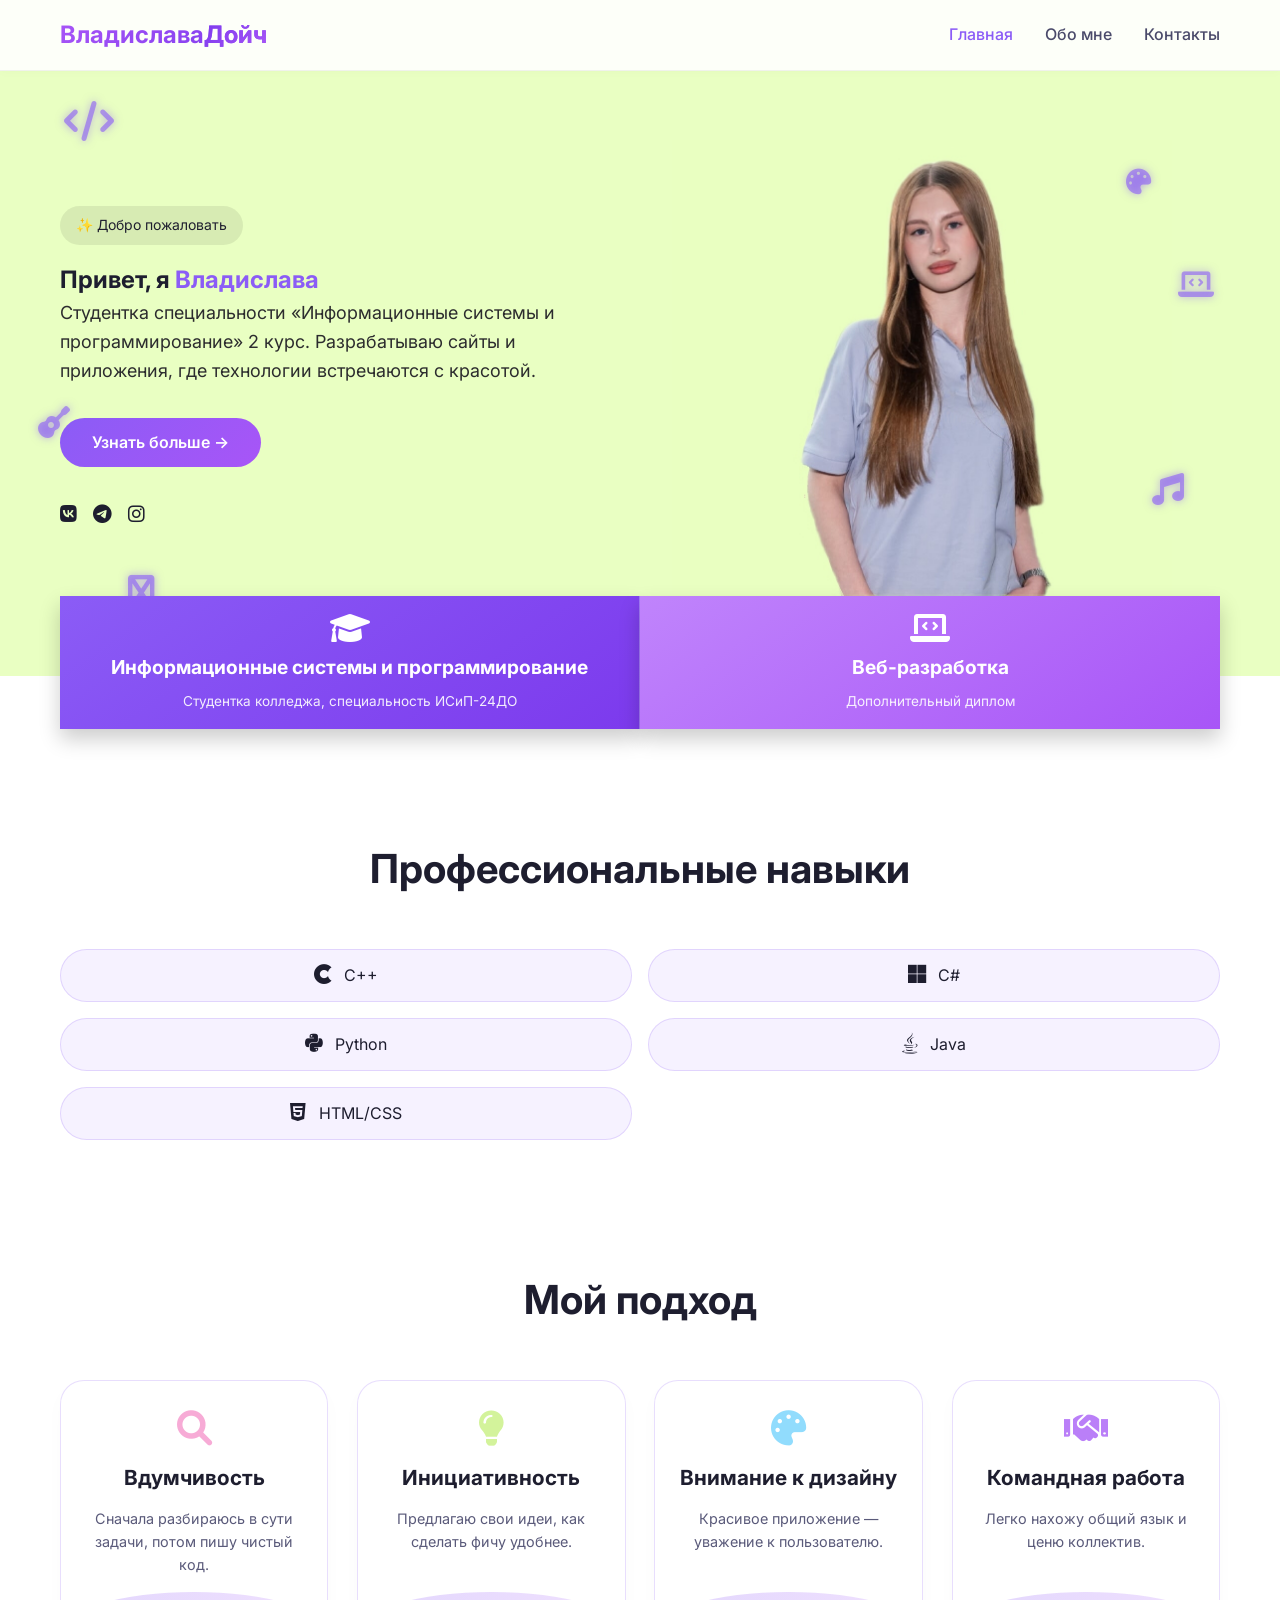
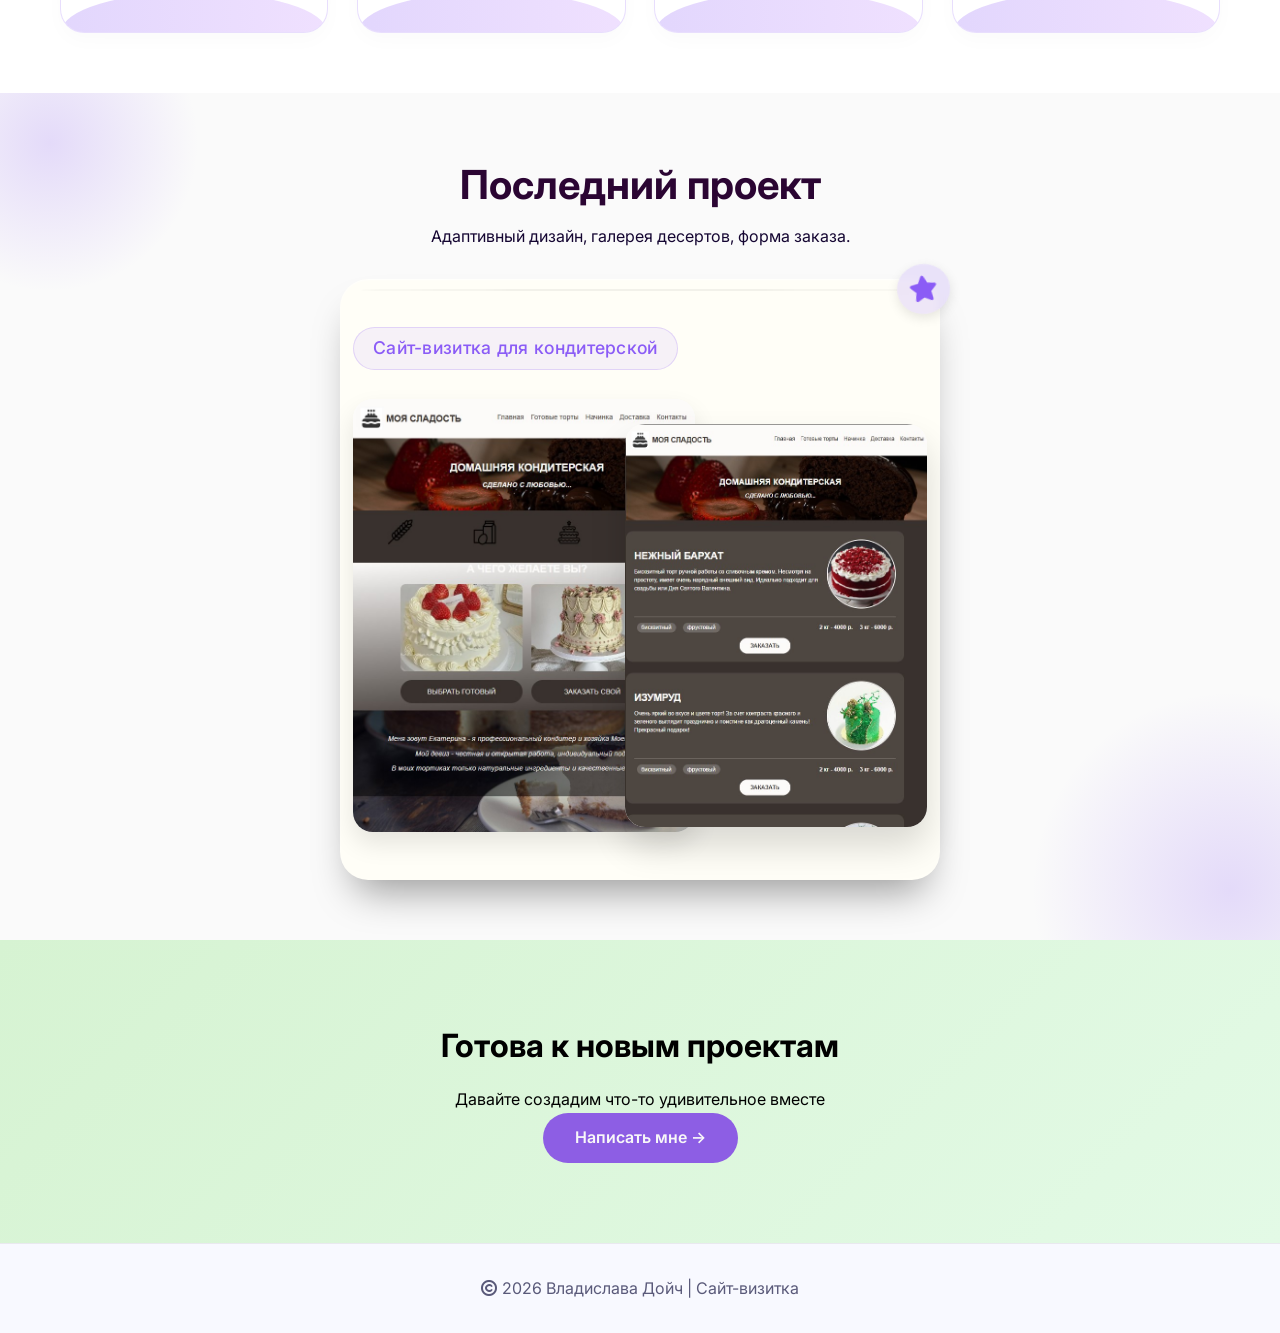
==== index.html @ d545d53d "Add files via upload Добавлена все папки сайта" ====
<!DOCTYPE html>
<html lang="ru">
<head>
    <meta charset="UTF-8">
    <meta name="viewport" content="width=device-width, initial-scale=1.0">
    <title>Владислава Дойч | Сайт-визитка</title>
    <link rel="stylesheet" href="css/style.css">
    <link href="https://fonts.googleapis.com/css2?family=Inter:opsz,wght@14..32,300;400;500;600;700;800&display=swap" rel="stylesheet">
    <link rel="stylesheet" href="https://cdnjs.cloudflare.com/ajax/libs/font-awesome/6.0.0-beta3/css/all.min.css">
</head>
<body>
    <nav class="navbar">
        <div class="nav-container">
            <a href="index.html" class="logo">Владислава<span>Дойч</span></a>
            <ul class="nav-menu">
                <li><a href="index.html" class="active">Главная</a></li>
                <li><a href="about.html">Обо мне</a></li>
                <li><a href="contact.html">Контакты</a></li>
            </ul>
            <div class="hamburger">
                <span></span>
                <span></span>
                <span></span>
            </div>
        </div>
    </nav>

    <main>
        <!-- ГЛАВНЫЙ ЭКРАН (HERO) -->
        <section class="hero">
            <div class="hero-container">
                <div class="hero-content">
                    <div class="hero-text">
                        <span class="badge">✨ Добро пожаловать</span>
                        <h1>Привет, я <span class="highlight">Владислава</span></h1>
                        <p>Студентка специальности «Информационные системы и программирование» 2 курс. Разрабатываю сайты и приложения, где технологии встречаются с красотой.</p>
                        <a href="about.html" class="btn-primary">Узнать больше →</a>
                        <div class="social-links">
                            <a href="#"><i class="fab fa-vk"></i></a>
                            <a href="#"><i class="fab fa-telegram"></i></a>
                            <a href="#"><i class="fab fa-instagram"></i></a>
                        </div>
                    </div>
                    <div class="hero-image">
                        <div class="image-wrapper">
                            <img src="images/my-photo.jpg" alt="Владислава Дойч">
                        </div>
                    </div>
                </div>
            </div>
            <div class="hero-icons">
                <i class="fas fa-code floating-icon"></i>
                <i class="fas fa-music floating-icon"></i>
                <i class="fas fa-laptop-code floating-icon"></i>
                 <i class="fas fa-cuttlefish floating-icon"></i>
                 <i class="fas fa-palette floating-icon"></i>
                 <i class="fas fa-guitar floating-icon"></i>
                 </div>
        </section>

        <!-- ФИОЛЕТОВЫЙ БЛОК: ОБРАЗОВАНИЕ (перенесено из about) -->
        <section class="education-section">
            <div class="container">
                <div class="education-cards">
                    <div class="education-card">
                        <i class="fas fa-graduation-cap"></i>
                        <h3>Информационные системы и программирование</h3>
                        <p>Студентка колледжа, специальность ИСиП-24ДО</p>
                    </div>
                    <div class="education-card">
                        <i class="fas fa-laptop-code"></i>
                        <h3>Веб-разработка</h3>
                        <p>Дополнительный диплом  </p>
                    </div>
                </div>
            </div>
        </section>

        <!-- ЧТО Я УМЕЮ (навыки) -->
        <section class="skills">
            <div class="container">
                <div class="section-header">
                    
                    <h2>Профессиональные навыки</h2>
                </div>
                <div class="skills-grid">
                    <div class="skill-card"><i class="fab fa-cuttlefish"></i>C++</div>
                    <div class="skill-card"><i class="fab fa-microsoft"></i>C#</div>
                    <div class="skill-card"><i class="fab fa-python"></i>Python</div>
                    <div class="skill-card"><i class="fab fa-java"></i>Java</div>
                    <div class="skill-card"><i class="fab fa-html5"></i>HTML/CSS</div>
                    
                    
                </div>
            </div>
        </section>

        <!-- МОЙ ПОДХОД -->
        <section class="approach">
            <div class="container">
                <div class="section-header">
                    
                    <h2>Мой подход</h2>
                </div>
                <div class="approach-grid">
                    <div class="approach-card">
                        <i class="fas fa-search"></i>
                        <h3>Вдумчивость</h3>
                        <p>Сначала разбираюсь в сути задачи, потом пишу чистый код.</p>
                    </div>
                    <div class="approach-card">
                        <i class="fas fa-lightbulb"></i>
                        <h3>Инициативность</h3>
                        <p>Предлагаю свои идеи, как сделать фичу удобнее.</p>
                    </div>
                    <div class="approach-card">
                        <i class="fas fa-palette"></i>
                        <h3>Внимание к дизайну</h3>
                        <p>Красивое приложение — уважение к пользователю.</p>
                    </div>
                    <div class="approach-card">
                        <i class="fas fa-handshake"></i>
                        <h3>Командная работа</h3>
                        <p>Легко нахожу общий язык и ценю коллектив.</p>
                    </div>
                </div>
            </div>
        </section>

       <section class="latest-project">
        <div class="container">
            <div class="section-header">   
                <h2>Последний проект</h2>
                <p class="project-brief">Адаптивный дизайн, галерея десертов, форма заказа.</p>
            </div>

          <div class="paper-card">
            <div class="card-icon">
                <i class="fas fa-star"></i>
            </div>
            <div class="project-description">
                 Сайт-визитка для кондитерской
            </div>
            <div class="project-stack">
                <div class="stack-item stack-back">
                    <img src="images/cake-site-2.jpg" alt="Главная страница">
                </div>
                <div class="stack-item stack-front">
                    <img src="images/cake-site-1.jpg" alt="Мобильная версия">
                </div>
            </div>
           </div>
        </div>
    </section> 

        <!-- ПРИЗЫВ К ДЕЙСТВИЮ -->
        <section class="cta">
            <div class="container">
                <h2>Готова к новым проектам</h2>
                <p>Давайте создадим что-то удивительное вместе</p>
                <a href="contact.html" class="btn-primary">Написать мне →</a>
            </div>
        </section>
    </main>

    <footer>
        <div class="container">
            <p><i class="far fa-copyright"></i> 2026 Владислава Дойч | Сайт-визитка</p>
        </div>
    </footer>

    <script src="js/script.js"></script>
</body>
</html>
---- css/style.css ----
* {
    margin: 0;
    padding: 0;
    box-sizing: border-box;
}

body {
    font-family: 'Inter', sans-serif;
    background: #ffffff;
    color: #1e1e2f;
    line-height: 1.6;
    min-height: 100vh;
}

.container {
    max-width: 1200px;
    margin: 0 auto;
    padding: 0 20px;
}

/* ========== НАВИГАЦИЯ (стеклянная, светлая) ========== */
.navbar {
    position: fixed;
    top: 0;
    width: 100%;
    background: rgba(255, 255, 255, 0.9);
    backdrop-filter: blur(12px);
    z-index: 1000;
    border-bottom: 1px solid rgba(0, 0, 0, 0.05);
    box-shadow: 0 2px 10px rgba(0, 0, 0, 0.02);
}
.nav-container {
    max-width: 1200px;
    margin: 0 auto;
    padding: 1rem 20px;
    display: flex;
    justify-content: space-between;
    align-items: center;
}
.logo {
    font-size: 1.5rem;
    font-weight: 700;
    text-decoration: none;
    background: linear-gradient(135deg, #a855f7, #7c3aed);
    background-clip: text;
    -webkit-background-clip: text;
    color: transparent;
}
.logo span {
    background: linear-gradient(135deg, #7c3aed, #a855f7);
    background-clip: text;
    -webkit-background-clip: text;
    color: transparent;
}
.nav-menu {
    display: flex;
    list-style: none;
    gap: 2rem;
}
.nav-menu a {
    text-decoration: none;
    color: #4a4a6a;
    font-weight: 500;
    transition: 0.3s;
}
.nav-menu a:hover, .nav-menu a.active {
    color: #8b5cf6;
}
.hamburger {
    display: none;
    flex-direction: column;
    cursor: pointer;
}
.hamburger span {
    width: 25px;
    height: 3px;
    background: #4a4a6a;
    margin: 3px 0;
    transition: 0.3s;
}

/* ========== ГЛАВНЫЙ ЭКРАН (светло-зелёный фон) ========== */
.hero {
    padding: 140px 0 80px; /* увеличил нижний отступ, чтобы освободить место для карточек */
    background: #e9ffc2;
    position: relative;
    z-index: 1;
}
.hero-container {
    max-width: 1200px;
    margin: 0 auto;
    padding: 0 20px;
}
.hero-content {
    display: grid;
    grid-template-columns: 1fr 1fr;
    gap: 4rem;
    align-items: center;
}
.badge {
    background: rgba(0, 0, 0, 0.08);
    color: #1e1e2f;
    padding: 0.5rem 1rem;
    border-radius: 50px;
    font-size: 0.875rem;
    display: inline-block;
    margin-bottom: 1rem;
}
.hero-text h1 {
    animation: fadeSlideDown 0.8s ease-out forwards;
    opacity: 0;
    transform: translateY(-30px); /* старт выше */
}
@keyframes fadeSlideDown {
    to {
        opacity: 1;
        transform: translateY(0);
    }
}
.highlight {
    color: #8b5cf6;
}
.hero-text p {
    font-size: 1.125rem;
    color: #2c2c2e;
    margin-bottom: 2rem;
}
.btn-primary {
    display: inline-block;
    padding: 0.75rem 2rem;
    background: linear-gradient(135deg, #8b5cf6, #a855f7);
    color: #fff;
    text-decoration: none;
    border-radius: 50px;
    font-weight: 600;
    transition: 0.3s;
    margin-bottom: 2rem;
}
.btn-primary:hover {
    transform: translateY(-3px);
    box-shadow: 0 8px 20px rgba(139, 92, 246, 0.3);
}
.social-links {
    display: flex;
    gap: 1rem;
}
.social-links a {
    color: #1e1e2f;
    font-size: 1.2rem;
    transition: 0.3s;
}
.social-links a:hover {
    color: #8b5cf6;
    transform: translateY(-3px);
}
/* Фото — прямоугольное, без обводки, без скругления */
.image-wrapper {
    width: 100%;
    max-width: 500px;
    margin: 0;
}
.image-wrapper img {
    width: 100%;
    height: auto;
    display: block;
}

/* ========== БЛОК ОБРАЗОВАНИЯ — ПОЛОВИНА НА ЗЕЛЁНОМ, ПОЛОВИНА НА БЕЛОМ ========== */
.education-section {
    background: transparent; /* убираем белый фон у самого блока */
    padding: 0;
    position: relative;
    z-index: 2;
    margin-top: -80px; /* поднимаем весь блок вверх */
}

.education-cards {
    display: flex;
    justify-content: center;
    gap: 0;
    flex-wrap: wrap;
    position: relative;
    z-index: 10;
}

.education-card {
    flex: 1;
    max-width: 50%;
    border-radius: 0;
    padding: 1rem 1.2rem;
    text-align: center;
    transition: 0.3s;
    color: #fff;
    box-shadow: 0 10px 20px rgba(0, 0, 0, 0.2);
    border-right: 1px solid rgba(255, 255, 255, 0.2);
    background: linear-gradient(145deg, #8b5cf6, #7c3aed);
}

.education-card:first-child {
    background: linear-gradient(145deg, #8b5cf6, #7c3aed);
}

.education-card:last-child {
    background: linear-gradient(145deg, #c084fc, #a855f7);
    border-right: none;
}

.education-card i {
    font-size: 2rem;
    margin-bottom: 0.5rem;
}

.education-card h3 {
    font-size: 1.2rem;
    margin-bottom: 0.5rem;
}

.education-card p {
    font-size: 0.85rem;
    opacity: 0.9;
}

.education-card:hover {
    transform: translateY(-5px);
    box-shadow: 0 20px 30px rgba(0, 0, 0, 0.3);
}

/* Добавляем отступ, чтобы следующий контент не наезжал на карточки */
.skills {
    margin-top: 40px;
}
/* ========== ОБЩИЕ СЕКЦИИ (белый фон) ========== */
.skills, .approach, .achievements {
    padding: 60px 0;
    background: #ffffff;
}
.section-header {
    text-align: center;
    margin-bottom: 3rem;
}
.subtitle {
    color: #8b5cf6;
    font-size: 0.875rem;
    text-transform: uppercase;
    letter-spacing: 2px;
}
.section-header h2 {
    font-size: 2.5rem;
    margin: 0.5rem 0;
    color: #1e1e2f;
}
.section-header p {
    color: #5a5a7a;
}

/* ========== НАВЫКИ ========== */
.skills-grid {
    display: grid;
    grid-template-columns: repeat(2, 1fr);
    gap: 1rem;
    margin-top: 2rem;
}
.skill-card {
    background: rgba(139, 92, 246, 0.08);
    backdrop-filter: blur(4px);
    border-radius: 60px;
    padding: 0.8rem 1rem;
    display: flex;
    align-items: center;
    justify-content: center;
    gap: 0.8rem;
    transition: all 0.3s ease;
    border: 1px solid rgba(139, 92, 246, 0.2);
    color: #1e1e2f;
}
.skill-card i {
    font-size: 1.3rem;
}
.skill-card:hover {
    background: rgba(139, 92, 246, 0.15);
    transform: translateY(-3px);
    border-color: #8b5cf6;
}
@media (max-width: 768px) {
    .skills-grid {
        grid-template-columns: 1fr;
    }
}

/* ========== ПОДХОД К РАБОТЕ ========== */
.approach-grid {
    display: grid;
    grid-template-columns: repeat(auto-fit, minmax(250px, 1fr));
    gap: 1.8rem;
    margin-top: 2rem;
}
.approach-card {
    background: rgba(255, 255, 255, 0.9);
    backdrop-filter: blur(8px);
    border-radius: 1.5rem;
    padding: 1.8rem 1.5rem 2.5rem;
    text-align: center;
    transition: 0.3s;
    border: 1px solid rgba(139, 92, 246, 0.2);
    position: relative;
    overflow: hidden;
    box-shadow: 0 8px 20px rgba(0, 0, 0, 0.02);
}
.approach-card i {
    font-size: 2.2rem;
    color: #e9ffc2;
    margin-bottom: 1rem;
    display: inline-block;
}
.approach-card:nth-child(1) i {
    color: hsl(326, 83%, 82%);; /* розовый */
}
/* Вторая иконка (Инициативность) */
.approach-card:nth-child(2) i {
    color: hsl(82, 78%, 78%); /* салатовый */
}
/* Третья иконка (Внимание к дизайну) */
.approach-card:nth-child(3) i {
    color: hsl(198, 96%, 78%); /* голубой */
}
/* Четвёртая иконка (Командная работа) */
.approach-card:nth-child(4) i {
    color: lab(63.17% 40.93 -52.5); /* оранжевый */
}
.approach-card h3 {
    font-size: 1.3rem;
    margin-bottom: 0.75rem;
    color: #1e1e2f;
}
.approach-card p {
    font-size: 0.9rem;
    color: #5a5a7a;
    margin-bottom: 1rem;
}
/* Полукруг внизу карточки */
.approach-card::after {
    content: '';
    position: absolute;
    bottom: 0;
    left: 0;
    width: 100%;
    height: 40px;
    background: linear-gradient(90deg, #8b5cf6, #c084fc);
    border-radius: 50% 50% 0 0 / 100% 100% 0 0;
    opacity: 0.25;
    transition: 0.3s;
}
.approach-card:hover::after {
    opacity: 0.4;
    height: 50px;
}
.approach-card:hover {
    transform: translateY(-5px);
    box-shadow: 0 15px 25px -8px rgba(139, 92, 246, 0.2);
}

/* ========== ДОСТИЖЕНИЯ ========== */
.achievements-grid {
    display: grid;
    grid-template-columns: repeat(auto-fit, minmax(200px, 1fr));
    gap: 2rem;
    text-align: center;
}
.achievement-card {
    background: #f8f9ff;
    border-radius: 1.5rem;
    padding: 1.5rem;
    transition: 0.3s;
    border: 1px solid #e9e9ef;
}
.achievement-card i {
    font-size: 2rem;
    color: #8b5cf6;
    margin-bottom: 0.75rem;
}
.achievement-card h3 {
    font-size: 1.3rem;
    margin-bottom: 0.25rem;
    color: #1e1e2f;
}
.achievement-card p {
    color: #5a5a7a;
}
.achievement-card:hover {
    transform: translateY(-5px);
    border-color: #8b5cf6;
    box-shadow: 0 8px 20px rgba(0, 0, 0, 0.05);
}

/* ========== CTA (призыв) ========== */
.cta {
    padding: 80px 0;
    text-align: center;
    background: linear-gradient(135deg, #d6f3d2, #e3fae6);
    color: #000000;
}
.cta h2 {
    font-size: 2rem;
    margin-bottom: 1rem;
}
.cta .btn-primary {
    background: #8d5ee4;
    color: #f8f8f8;
    margin-bottom: 0;
}
.cta .btn-primary:hover {
    transform: translateY(-3px);
    background: #f0f0ff;
}

/* ========== ФУТЕР ========== */
footer {
    background: #f8f9ff;
    padding: 2rem 0;
    text-align: center;
    color: #5a5a7a;
    border-top: 1px solid #e9e9ef;
}

/* ========== АДАПТИВНОСТЬ ========== */
@media (max-width: 768px) {
    .hamburger {
        display: flex;
    }
    .nav-menu {
        position: fixed;
        left: -100%;
        top: 70px;
        flex-direction: column;
        background: rgba(255, 255, 255, 0.98);
        width: 100%;
        text-align: center;
        transition: 0.3s;
        padding: 2rem 0;
        gap: 1.5rem;
        box-shadow: 0 10px 20px rgba(0, 0, 0, 0.05);
    }
    .nav-menu.active {
        left: 0;
    }
    .hero-content {
        grid-template-columns: 1fr;
        gap: 2rem;
        text-align: center;
    }
    .hero-text h1 {
        font-size: 2rem;
    }
    .image-wrapper {
        max-width: 280px;
    }
    .section-header h2 {
        font-size: 1.75rem;
    }
    .education-cards {
        margin-top: -20px;
        gap: 1rem;
    }
    .education-card {
        width: 100%;
        max-width: 100%;
        border-right: none;
        border-radius: 0;
    }
}
/* ========== ДЕКОРАТИВНЫЕ ИКОНКИ НА ЗЕЛЁНОМ ФОНЕ ========== */
.hero {
    position: relative;
    overflow: hidden;
}
.hero-icons {
    position: absolute;
    top: 0;
    left: 0;
    width: 100%;
    height: 100%;
    pointer-events: none; /* чтобы иконки не мешали кликать */
    z-index: 1;
}
.floating-icon {
    position: absolute;
    font-size: 2rem;
    color: rgba(139, 92, 246, 0.6); /* фиолетовые, полупрозрачные */
    animation: float 8s ease-in-out infinite;
    text-shadow: 0 0 8px rgba(139, 92, 246, 0.5);
}
.floating-icon:nth-child(1) { top: 15%; left: 5%; animation-delay: 0s; font-size: 2.5rem; }
.floating-icon:nth-child(2) { top: 70%; left: 90%; animation-delay: 1s; font-size: 2rem; }
.floating-icon:nth-child(3) { top: 40%; left: 92%; animation-delay: 2s; font-size: 1.8rem; }
.floating-icon:nth-child(4) { top: 85%; left: 10%; animation-delay: 3s; font-size: 2.2rem; }
.floating-icon:nth-child(5) { top: 25%; left: 88%; animation-delay: 4s; font-size: 1.6rem; }
.floating-icon:nth-child(6) { top: 60%; left: 3%; animation-delay: 5s; font-size: 2rem; }

@keyframes float {
    0% { transform: translateY(0px) rotate(0deg);  }
    50% { transform: translateY(-20px) rotate(5deg);  }
    100% { transform: translateY(0px) rotate(0deg);  }
}
/* Эффект печатающегося текста */
#typing-title {
    font-size: 3rem;
    margin-bottom: 1rem;
    line-height: 1.2;
    color: #1e1e2f;
    min-height: 4.5rem;
    border-right: 3px solid #8b5cf6;
    white-space: nowrap;
    overflow: hidden;
    display: inline-block;
    width: 0;
    animation: blinkCursor 0.75s step-end infinite;
}

@keyframes blinkCursor {
    from, to { border-color: transparent; }
    50% { border-color: #8b5cf6; }
}
/* На мобильных убираем курсор и принудительную ширину */
@media (max-width: 768px) {
    #typing-title {
        white-space: normal;
        border-right: none;
        width: auto !important;
    }
}
/* ========== ПОСЛЕДНИЙ ПРОЕКТ (ТЁМНЫЙ ФОН + ЛИСТОК БУМАГИ) ========== */
.latest-project {
    padding: 60px 0;
    background: #fafafaee; /* тёмно-фиолетовый фон */
}

.latest-project .section-header {
    text-align: center;
    margin-bottom: 2rem;
    
}
.latest-project .subtitle {
    color: #c084fc;
    font-size: 0.875rem;
    text-transform: uppercase;
    letter-spacing: 2px;
}
.latest-project h2 {
    margin-bottom: 0.75rem;
    font-size: 2.5rem;
    color: hsl(290, 82%, 11%);
    display: block;
}
.latest-project .section-header p {
    color: hsl(260, 78%, 11%);
}

/* ЛИСТОК БУМАГИ */
.paper-card {
   background: #fffef7;
    border-radius: 28px;
    padding: 3rem 0.8rem;   /* больше сверху/снизу (3rem), меньше слева/справа (0.8rem) */
    max-width: 600px;       /* ограничиваем ширину, чтобы лист был уже */
    margin: 0 auto;         /* центрируем */
    box-shadow: 0 25px 40px -15px rgba(0, 0, 0, 0.4), inset 0 1px 2px rgba(255,255,255,0.8);
    position: relative;
    transition: 0.3s;
    background-image: radial-gradient(circle at 25% 40%, rgba(0,0,0,0.02) 1%, transparent 1%);
    background-size: 12px 12px;
}
/* опционально: имитация сгиба или края */
.paper-card::before {
    content: '';
    position: absolute;
    top: 10px;
    left: 20px;
    right: 20px;
    height: 2px;
    background: rgba(0,0,0,0.05);
    border-radius: 50%;
}

/* Контейнер для скриншотов (остаётся без изменений) */
.project-stack {
    position: relative;
    display: flex;
    justify-content: center;
    align-items: center;
    margin: 0 auto;
    max-width: 800px;
    min-height: 400px;
}

.stack-item {
    position: relative;
    border-radius: 20px;
    overflow: hidden;
    box-shadow: 0 12px 24px rgba(0, 0, 0, 0.1);
    transition: 0.3s;
    background: #fff;
}
.stack-back {
    width: 85%;
    z-index: 1;
    margin-right: -30px;
}
.stack-front {
    width: 75%;
    z-index: 2;
    margin-top: 20px;
    margin-left: -40px;
    box-shadow: 0 20px 35px rgba(0, 0, 0, 0.15);
}
.stack-item img {
    width: 100%;
    display: block;
}
.project-stack:hover .stack-back {
    transform: translateY(-5px);
}
.project-stack:hover .stack-front {
    transform: translateY(-5px);
}
.paper-card:hover {
    transform: translateY(-5px);
    box-shadow: 0 30px 50px -15px rgba(0, 0, 0, 0.5);
}

/* Адаптив */
@media (max-width: 768px) {
    .project-stack {
        flex-direction: column;
        min-height: auto;
    }
    .stack-back, .stack-front {
        width: 90%;
        margin: 0 auto 20px;
    }
    .stack-front {
        margin-top: -40px;
    }
    .paper-card {
        padding: 1.5rem;
    }
}
/* Иконка на листе бумаги */
.card-icon {
    position: absolute;
    top: -15px;
    right: -10px;
    background: rgba(139, 92, 246, 0.15);
    backdrop-filter: blur(4px);
    padding: 12px;
    border-radius: 50%;
    font-size: 1.6rem;
    color: #8b5cf6;
    box-shadow: 0 4px 12px rgba(0, 0, 0, 0.1);
    z-index: 5;
    transform: rotate(-8deg);
    transition: 0.2s;
}
.card-icon i {
    display: block;
}
.paper-card:hover .card-icon {
    transform: rotate(0deg) scale(1.05);
    background: rgba(139, 92, 246, 0.25);
}

/* Адаптив: на мобильных иконка чуть меньше */
@media (max-width: 768px) {
    .card-icon {
        top: -10px;
        left: -8px;
        padding: 8px;
        font-size: 1.2rem;
    }
}
/* Описание проекта на листе бумаги */
.project-description {
    text-align: center;
    font-size: 1.1rem;
    font-weight: 500;
    color: #8b5cf6;
    background: rgba(139, 92, 246, 0.08);
    display: inline-block;
    padding: 0.4rem 1.2rem;
    border-radius: 40px;
    margin: 0 auto 1.8rem auto;
    width: fit-content;
    backdrop-filter: blur(4px);
    letter-spacing: 0.3px;
    border: 1px solid rgba(139, 92, 246, 0.2);
}
.latest-project {
    position: relative;
    overflow: hidden;
}
.latest-project::before,
.latest-project::after {
    content: '';
    position: absolute;
    border-radius: 50%;
    background: radial-gradient(circle, rgba(139,92,246,0.2) 0%, rgba(139,92,246,0) 70%);
    pointer-events: none;
    z-index: 0;
}
.latest-project::before {
    width: 300px;
    height: 300px;
    top: -100px;
    left: -100px;
}
.latest-project::after {
    width: 400px;
    height: 400px;
    bottom: -150px;
    right: -150px;
}
.latest-project .section-header {
    text-align: center;
}
.latest-project h2 {
    display: inline-block; /* ширина по содержимому */
    margin: 0 auto 0.5rem;
    font-size: 2.5rem;
}
.project-brief {
    max-width: 80%;
    margin: 0 auto;
    font-size: 1rem;
    color: #d9c8ff;
    line-height: 1.4;
    text-align: center;
}
@media (max-width: 768px) {
    .project-brief {
        max-width: 95%;
        font-size: 0.9rem;
    }
}
/* ========== СТРАНИЦА "ОБО МНЕ" (новая структура) ========== */

/* Салатовая шапка (только текст) */
.about-hero {
    background: #e9ffc2;
    padding: 180px 0 100px;
    position: relative;
    overflow: hidden;
}
.about-hero-content {
    text-align: center;
}
.about-hero-text h1 {
    font-size: 3rem;
    color: #1e1e2f;
    margin-bottom: 0.5rem;
}
.about-subheading {
    font-size: 1.2rem;
    color: #5a5a7a;
    font-style: italic;
}
/* Анимированные иконки (те же, что и на главной) */
.about-hero .hero-icons {
    position: absolute;
    top: 0;
    left: 0;
    width: 100%;
    height: 100%;
    pointer-events: none;
}
.about-hero .floating-icon {
    position: absolute;
    font-size: 2rem;
    color: rgba(139,92,246,0.6);
    animation: float 8s ease-in-out infinite;
}
.about-hero .floating-icon:nth-child(1) { top: 15%; left: 5%; font-size: 2.5rem; animation-delay: 0s; }
.about-hero .floating-icon:nth-child(2) { top: 70%; left: 85%; font-size: 2rem; animation-delay: 1s; }
.about-hero .floating-icon:nth-child(3) { top: 40%; left: 92%; font-size: 1.8rem; animation-delay: 2s; }
.about-hero .floating-icon:nth-child(4) { top: 85%; left: 10%; font-size: 2.2rem; animation-delay: 3s; }
.about-hero .floating-icon:nth-child(5) { top: 25%; left: 88%; font-size: 1.6rem; animation-delay: 4s; }
.about-hero .floating-icon:nth-child(6) { top: 60%; left: 3%; font-size: 2rem; animation-delay: 5s; }

/* Блок со стеклянной карточкой и фотоальбомом */
.about-info-section {
    background: #ffffff;
    padding: 40px 0 60px;
}
.info-and-album {
    display: grid;
    grid-template-columns: 1fr 1fr;
    gap: 2.5rem;
    align-items: start;
}
/* Левая колонка */
.left-info {
    display: flex;
    flex-direction: column;
    gap: 1.5rem;
}
.glass-card {
    background: rgba(139, 92, 246, 0.1);
    backdrop-filter: blur(12px);
    border-radius: 2rem;
    padding: 1.8rem;
    border: 1px solid rgba(139,92,246,0.3);
    box-shadow: 0 10px 25px rgba(0,0,0,0.05);
}

.glass-header h3 {
    font-size: 1.5rem;
    color: #1e1e2f;
    margin: 0;
}
.glass-info .info-row {
    display: flex;
    align-items: center;
    gap: 0.75rem;
    margin-bottom: 0.8rem;
    color: #2c2c2e;
}
.glass-info .info-row i {
    width: 28px;
    color: #8b5cf6;
}
.travel-inspire {
    display: flex;
    align-items: center;
    gap: 0.8rem;
    background: rgba(139,92,246,0.05);
    border-radius: 1.2rem;
    padding: 1rem 1.2rem;
    margin-top: 0.5rem;
}
.travel-inspire i {
    font-size: 1.8rem;
    color: #8b5cf6;
}
.travel-inspire p {
    font-size: 1rem;
    color: #4a4a6a;
    font-style: italic;
    margin: 0;
}

/* Правая колонка: фотоальбом (4 фото) */
.album-wrapper {
    background: transparent;
}
.album-container {
    background: rgba(255,255,255,0.7);
    backdrop-filter: blur(4px);
    border-radius: 1.5rem;
    padding: 1rem 1rem 0.5rem 1rem;
    border: 1px solid rgba(139,92,246,0.2);
    padding-bottom: 0;
}
.album-title {
    text-align: center;
    margin-bottom: 1rem;
    color: #8b5cf6;
}
.slider {
    display: flex;
    align-items: center;
    gap: 0.5rem;
     margin-bottom: 0;
}
.slider-container {
    flex: 1;
    overflow: hidden;
    border-radius: 1rem;
}
.slider-track {
    display: flex;
    transition: transform 0.4s ease;
}
.slide {
    flex: 0 0 100%;
}
.slide img {
    width: 100%;
    height: auto;
    display: block;
    border-radius: 1rem;
}
.slider-btn {
    background: rgba(139,92,246,0.2);
    border: none;
    color: #8b5cf6;
    font-size: 1.3rem;
    cursor: pointer;
    padding: 0.4rem 0.7rem;
    border-radius: 50%;
    transition: 0.2s;
}
.slider-btn:hover {
    background: #8b5cf6;
    color: white;
}
.slider-dots {
    display: flex;
    justify-content: center;
    gap: 0.5rem;
    margin-top: 8px;
    margin-bottom: 10px !important;
}
.dot {
    width: 6px;
    height: 6px;
    background: rgba(139,92,246,0.3);
    border-radius: 50%;
    cursor: pointer;
}
.dot.active {
    background: #8b5cf6;
    width: 14px;
    border-radius: 5px;
}

/* Адаптив для about */
@media (max-width: 768px) {
    .info-and-album {
        grid-template-columns: 1fr;
        gap: 2rem;
    }
    .left-info {
        order: 2;
    }
    .album-wrapper {
        order: 1;
    }
    .about-hero-text h1 {
        font-size: 2.5rem;
    }
    .about-subheading {
        font-size: 1rem;
    }
}
/* ========== БЛОК МУЗЫКАЛЬНОЙ СТИХИИ ========== */
.music-showcase {
    background: #fafafaee;
    padding: 60px 0;
}
.music-showcase-wrapper {
    display: grid;
    grid-template-columns: 1fr 1fr;
    gap: 2rem;
    align-items: start;
}
.music-info-block {
    background: #f3e8ff;  /* светло-фиолетовый фон */
    border-radius: 1.5rem;
    padding: 2rem;
    color: #2d2d3f;        /* тёмный текст */
}
.music-info-block h3 {
    font-size: 1.8rem;
    margin-bottom: 1.5rem;
    display: flex;
    align-items: center;
    gap: 0.8rem;
    color: #8b5cf6;        /* фиолетовый для заголовка */
}
.music-info-block ul {
     list-style: none;
    padding: 0;
    background: #faf5ff; /* ещё более светлый фиолетовый */
    border-radius: 1rem;
    padding: 1rem;
}
.music-info-block li {
    margin-bottom: 0.8rem;
    font-size: 1.1rem;
    line-height: 1.4;
    color: #4a4a6a;       /* тёмно-серый для текста */
}
.music-photo-block {
    display: flex;
    justify-content: center;
    align-items: center;
}
.main-photo {
    position: relative;
    width: 70%;
    max-width: 300px;
    border-radius: 1.5rem;
    overflow: visible;     /* чтобы кружки могли выходить за границы */
    box-shadow: 0 10px 20px rgba(0,0,0,0.1);
    margin: 0 auto;
    border: 6px solid #daffd5;  /* жирная светло-фиолетовая обводка */
}
.main-photo img {
    width: 100%;
    display: block;
    border-radius: 1.5rem;       /* чтобы обводка была вокруг скруглённого фото */
}
.overlay-photo {
    position: absolute;
    width: 140px;
    height: 140px;
    border-radius: 50%;
    overflow: hidden;
    border: 2px solid #ffffff;   /* тонкая белая обводка */
    box-shadow: 0 4px 12px rgba(0,0,0,0.2);
    background: white;
    z-index: 2;
}
.overlay-photo img {
    width: 100%;
    height: 100%;
    object-fit: cover;
}
.top-left {
    top: -40px;
    left: -40px;
}
.bottom-right {
    bottom: -40px;
    right: -40px;
}

/* Адаптив для мобильных */
@media (max-width: 768px) {
    .music-showcase-wrapper {
        grid-template-columns: 1fr;
        gap: 1.5rem;
    }
    .main-photo {
        width: 80%;
        max-width: 280px;
    }
    .overlay-photo {
        width: 80px;
        height: 80px;
    }
    .top-left {
        top: -20px;
        left: -20px;
    }
    .bottom-right {
        bottom: -20px;
        right: -20px;
    }
}
/* Увеличение круглых фото при наведении */
.overlay-photo {
    transition: transform 0.3s ease;
}
.overlay-photo:hover {
    transform: scale(1.15);
    z-index: 10; /* чтобы увеличенное фото было поверх других элементов */
}
/* ========== СПОРТИВНЫЕ НАВЫКИ (ФОТО СЛЕВА, ТЕКСТ СПРАВА) ========== */
.sports-showcase {
    background: #fafafaee;
    padding: 60px 0;
}
.sports-wrapper {
    display: grid;
    grid-template-columns: 1fr 1fr;
    gap: 2rem;
    align-items: start;
}
.sports-photos {
   display: flex;
    justify-content: center;
    align-items: center;
    margin-top: -70px;
}
.sports-photo-stack {
    position: relative;
    width: 80%;
    max-width: 200px;
    height: auto;
}
.sports-photo-item {
   position: relative;
    width: 100%;
    border-radius: 1rem;
    overflow: visible;
    box-shadow: 0 6px 12px rgba(0,0,0,0.1);
    border: 4px solid #daffd5;
     aspect-ratio: 1 / 1;  /* например, 4:3 */
    width: 100%;
}
.photo-container {
   width: 100%;
    overflow: hidden;
    border-radius: 1rem;
}
.photo-container img {
     width: 100%;
    height: auto;
    display: block;
    object-fit: cover;
}
.sports-photo-item.back {
    position: relative;
    z-index: 1;
    transform: translateX(25px) translateY(15px);
}
/* Верхнее фото (переднее) — сдвигаем влево и вверх */
.sports-photo-item.front {
    position: absolute;
    top: -20px;
    left: -20px;
    width: 100%;
    z-index: 2;
    transform: rotate(-1deg);
}
.sports-star-icon {
    position: absolute;
    top: -12px;
    left: -12px;
    width: 32px;
    height: 32px;
    background: rgba(139, 92, 246, 0.2);
    backdrop-filter: blur(4px);
    border-radius: 50%;
    display: flex;
    align-items: center;
    justify-content: center;
    font-size: 1rem;
    color: #8b5cf6;
    box-shadow: 0 2px 8px rgba(0,0,0,0.1);
    z-index: 3;
    transition: 0.2s;
}
.sports-photo-item:hover .sports-star-icon {
    transform: scale(1.1);
    background: rgba(139, 92, 246, 0.3);
}

.sports-text {
    display: flex;
    flex-direction: column;
}
.sports-info-block {
    background: #f3e8ff;
    border-radius: 1.5rem;
    padding: 2rem;
    color: #2d2d3f;
}
.sports-info-block h3 {
    font-size: 1.8rem;
    margin-bottom: 1.5rem;
    display: flex;
    align-items: center;
    gap: 0.8rem;
    color: #8b5cf6;
}
.sports-info-block ul {
    list-style: none;
    padding: 0;
    background: #faf5ff;
    border-radius: 1rem;
    padding: 1.2rem;
}
.sports-info-block li {
    margin-bottom: 0.8rem;
    font-size: 1.1rem;
    line-height: 1.4;
    color: #4a4a6a;
}


/* Адаптив для мобильных */
@media (max-width: 768px) {
    .music-wrapper,
    .sports-wrapper {
        grid-template-columns: 1fr; 
        gap: 1.5rem;
    }
    .music-photo,
    .sports-photos {
        order: 1;
    }
    .music-text,
    .sports-text {
        order: 2;
    }

    /* Спортивные фото: уменьшаем размер стека и корректируем наложение */
    .sports-photo-stack {
        width: 70%;
        max-width: 260px;
        margin: 0 auto;
    }
    .sports-photo-item.back {
        transform: translateX(12px) translateY(8px);
    }
    .sports-photo-item.front {
        top: -12px;
        left: -12px;
    }
    .sports-star-icon {
        width: 24px;
        height: 24px;
        font-size: 0.8rem;
        top: -8px;
        left: -8px;
    }

    /* Остальное для музыкального блока (круглые фото) */
    .overlay-photo {
        width: 70px;
        height: 70px;
    }
    .top-left {
        top: -20px;
        left: -20px;
    }
    .bottom-right {
        bottom: -20px;
        right: -20px;
    }
}
/* ========== ВОЛОНТЁРСТВО ========== */
.volunteer-showcase {
    background: #fafafaee;
    padding: 60px 0;
}
.volunteer-grid {
    display: grid;
    grid-template-columns: 1fr 1fr;
    gap: 2rem;
    align-items: start;
}
.volunteer-text {
    display: flex;
    flex-direction: column;
}
.volunteer-info-block {
    background: #f3e8ff;
    border-radius: 1.5rem;
    padding: 2rem;
    color: #2d2d3f;
}
.volunteer-info-block h3 {
    font-size: 1.8rem;
    margin-bottom: 1.5rem;
    display: flex;
    align-items: center;
    gap: 0.8rem;
    color: #8b5cf6;
}
.volunteer-info-block p {
    background: #faf5ff;
    border-radius: 1rem;
    padding: 1.2rem;
    margin: 0;
    font-size: 1.1rem;
    line-height: 1.5;
    color: #4a4a6a;
}
.volunteer-photos {
    display: flex;
    justify-content: center;
    align-items: center;
}
.volunteer-photo-stack {
    position: relative;
    width: 80%;
    max-width: 320px;
    height: auto;
}
.volunteer-img {
    width: 100%;
    border-radius: 1rem;
    box-shadow: 0 6px 12px rgba(0,0,0,0.1);
    border: 4px solid #d6ffd5;
    transition: 0.2s;
    display: block;
}
/* Нижнее фото — сильный сдвиг вправо */
.back {
    position: relative;
    z-index: 1;
    transform: translateX(40px) translateY(20px);
}
/* Верхнее фото — накладывается своим нижним левым углом на правый верхний угол нижнего */
.front {
    position: absolute;
    top: -160px;
    left: -90px;
    width: 100%;
    z-index: 2;
    transform: rotate(-1deg);
}
.volunteer-img:hover {
    transform: scale(1.02);
    box-shadow: 0 10px 20px rgba(0,0,0,0.15);
}

@media (max-width: 768px) {
    .volunteer-grid {
        grid-template-columns: 1fr;
        gap: 1.5rem;
    }
    .volunteer-photos {
        order: 1;
    }
    .volunteer-text {
        order: 2;
    }
    .volunteer-photo-stack {
        width: 70%;
        max-width: 280px;
        margin: 0 auto;
    }
    .back {
        transform: translateX(25px) translateY(12px);
    }
    .front {
        top: -10px;
        left: -15px;
    }
}
/* ========== ЕДИНЫЙ СТИЛЬ ДЛЯ БЛОКОВ (МУЗЫКА, СПОРТ, ВОЛОНТЁРСТВО) ========== */
.music-info-block,
.sports-info-block,
.volunteer-info-block {
    position: relative;
    background: linear-gradient(145deg, #f3e8ff, #faf5ff);
    background-image: radial-gradient(circle at 25% 40%, rgba(139, 92, 246, 0.05) 1%, transparent 1%);
    background-size: 16px 16px;
    border-radius: 1.5rem;
    padding: 2rem;
    color: #2d2d3f;
    box-shadow: 0 8px 20px rgba(0, 0, 0, 0.02);
    border: 1px solid rgba(139, 92, 246, 0.15);
    transition: 0.3s;
}

.music-info-block h3,
.sports-info-block h3,
.volunteer-info-block h3 {
    font-size: 1.8rem;
    margin-bottom: 1.5rem;
    display: flex;
    align-items: center;
    gap: 0.8rem;
    color: #8b5cf6;
}

.music-info-block ul,
.sports-info-block ul {
    list-style: none;
    padding: 0;
    margin: 0;
}

.music-info-block li,
.sports-info-block li,
.volunteer-info-block p {
    margin-bottom: 0.8rem;
    font-size: 1.1rem;
    line-height: 1.5;
    color: #4a4a6a;
}

/* Убираем лишний фон у параграфа волонтёрства */


/* Декоративные иконки на заднем плане */
.music-info-block::before,
.sports-info-block::before,
.volunteer-info-block::before {
    content: "✦";
    position: absolute;
    bottom: 15px;
    right: 15px;
    font-size: 50px;
    opacity: 0.08;
    pointer-events: none;
    font-family: monospace;
}
.music-info-block::before {
    content: "♩";
    font-size: 60px;
}
.sports-info-block::before {
    content: "⚡";
    font-size: 55px;
}
.volunteer-info-block::before {
    content: "❤";
    font-size: 52px;
}

/* Адаптив для мобильных: уменьшаем декоративные иконки */
@media (max-width: 768px) {
    .music-info-block::before,
    .sports-info-block::before,
    .volunteer-info-block::before {
        font-size: 35px;
        bottom: 10px;
        right: 10px;
    }
}
/* ========== СТРАНИЦА КОНТАКТЫ (САЛАТОВАЯ ШАПКА) ========== */
.page-header {
    background: #e9ffc2;
    padding: 140px 0 150px;
    text-align: center;
}
.page-header h1 {
    font-size: 3rem;
    margin-bottom: 1rem;
    color: #1e1e2f;
}
.page-header p {
    font-size: 1.2rem;
    color: #5a5a7a;
}

/* Секция контактов (белый фон) */
.contact-section {
    padding: 60px 0;
    background: #ffffff;
}
.contact-grid {
    display: grid;
    grid-template-columns: 1fr 1fr;
    gap: 3rem;
}
.contact-info h2,
.contact-form h2 {
    font-size: 1.8rem;
    margin-bottom: 1rem;
    color: #1e1e2f;
}
.contact-info p {
    color: #5a5a7a;
    margin-bottom: 2rem;
}
.contact-details {
    margin-bottom: 2rem;
}
.contact-item {
    display: flex;
    align-items: center;
    gap: 1rem;
    margin-bottom: 1.2rem;
    background: rgba(139, 92, 246, 0.05);
    padding: 0.8rem 1rem;
    border-radius: 1rem;
    transition: 0.2s;
}
.contact-item i {
    font-size: 1.5rem;
    color: #8b5cf6;
    width: 2rem;
}
.contact-item h3 {
    font-size: 1rem;
    font-weight: 600;
    margin-bottom: 0.2rem;
    color: #1e1e2f;
}
.contact-item p {
    margin: 0;
    font-size: 0.95rem;
    color: #6c6c8a;
}
.contact-item:hover {
    background: rgba(139, 92, 246, 0.1);
    transform: translateX(5px);
}
.social-media h3 {
    font-size: 1.2rem;
    margin-bottom: 1rem;
    color: #1e1e2f;
}
.social-icons {
    display: flex;
    gap: 1rem;
}
.social-icons a {
    background: rgba(139, 92, 246, 0.1);
    width: 40px;
    height: 40px;
    border-radius: 50%;
    display: inline-flex;
    align-items: center;
    justify-content: center;
    color: #8b5cf6;
    font-size: 1.2rem;
    transition: 0.2s;
}
.social-icons a:hover {
    background: #8b5cf6;
    color: white;
    transform: translateY(-3px);
}

/* Форма */
.contact-form {
    background: rgba(255, 255, 255, 0.05);
    backdrop-filter: blur(4px);
    border-radius: 1.5rem;
    padding: 2rem;
    border: 1px solid rgba(139, 92, 246, 0.2);
    box-shadow: 0 8px 20px rgba(0,0,0,0.02);
}
.form-group {
    margin-bottom: 1rem;
}
.form-group input,
.form-group textarea {
    width: 100%;
    padding: 0.75rem 1rem;
    background: #f8f9ff;
    border: 1px solid #e9e9ef;
    border-radius: 0.8rem;
    font-family: inherit;
    font-size: 1rem;
    transition: 0.2s;
}
.form-group input:focus,
.form-group textarea:focus {
    outline: none;
    border-color: #8b5cf6;
    box-shadow: 0 0 0 2px rgba(139, 92, 246, 0.1);
}
.contact-form .btn-primary {
    margin-top: 0.5rem;
    margin-bottom: 0;
}
.form-message {
    margin-top: 1rem;
    padding: 0.75rem;
    border-radius: 0.8rem;
    text-align: center;
}
.form-message.success {
    background: rgba(139, 92, 246, 0.1);
    color: #8b5cf6;
}
.form-message.error {
    background: rgba(244, 67, 54, 0.1);
    color: #f44336;
}

/* Адаптив для контактов */
@media (max-width: 768px) {
    .contact-grid {
        grid-template-columns: 1fr;
        gap: 2rem;
    }
    .page-header {
        padding: 120px 0 40px;
    }
    .page-header h1 {
        font-size: 2.5rem;
    }
}
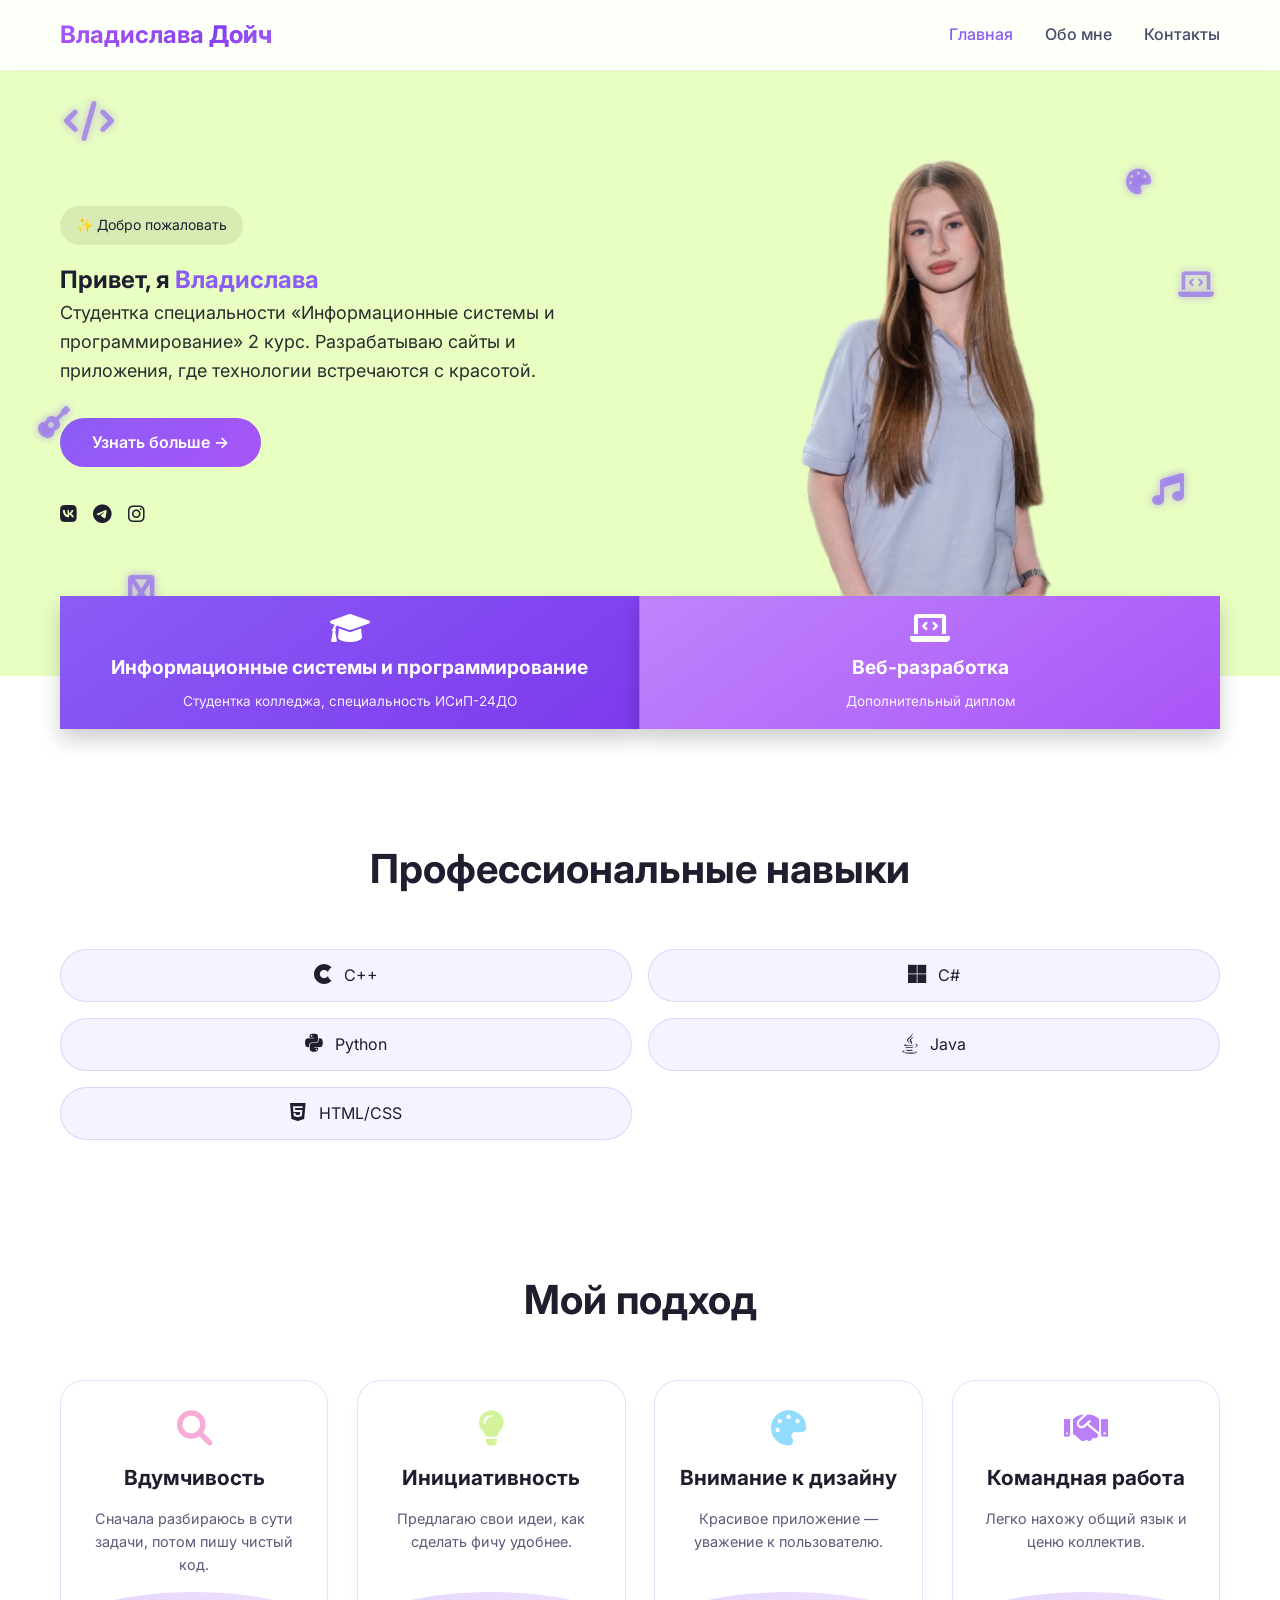
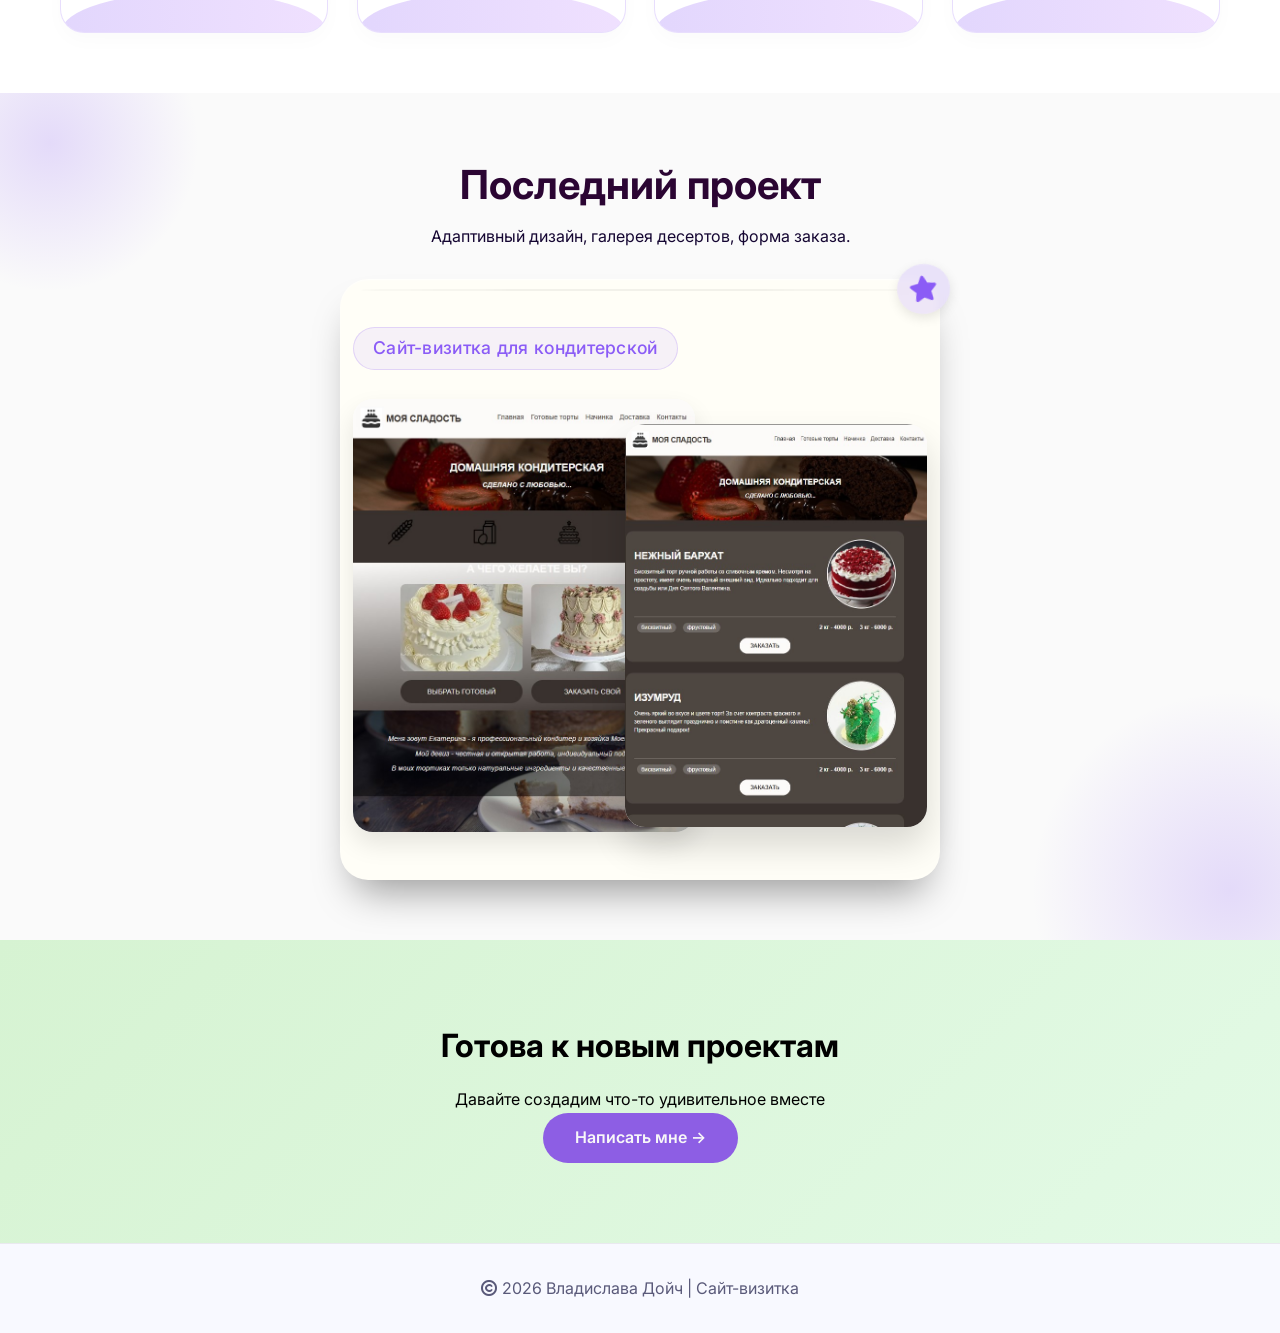
==== commit 46943c56: "Update index.html" ====
--- a/index.html
+++ b/index.html
@@ -11,7 +11,7 @@
 <body>
     <nav class="navbar">
         <div class="nav-container">
-            <a href="index.html" class="logo">Владислава<span>Дойч</span></a>
+            <a href="index.html" class="logo">Владислава <span>Дойч</span></a>
             <ul class="nav-menu">
                 <li><a href="index.html" class="active">Главная</a></li>
                 <li><a href="about.html">Обо мне</a></li>
@@ -171,4 +171,4 @@
 
     <script src="js/script.js"></script>
 </body>
-</html>+</html>
--- a/css/style.css
+++ b/css/style.css
@@ -927,10 +927,10 @@
         gap: 2rem;
     }
     .left-info {
+        order: 1;
+    }
+    .album-wrapper {
         order: 2;
-    }
-    .album-wrapper {
-        order: 1;
     }
     .about-hero-text h1 {
         font-size: 2.5rem;
@@ -1557,4 +1557,53 @@
     .page-header h1 {
         font-size: 2.5rem;
     }
-}+}
+/* ========== ФИКС ЗВЁЗДОЧКИ НА МОБИЛЬНЫХ ========== */
+@media (max-width: 768px) {
+    .paper-card {
+        position: relative;
+        overflow: visible;
+    }
+    .card-icon {
+        position: absolute;
+        top: -5px !important;
+        right: -5px !important;
+        width: 28px !important;
+        height: 28px !important;
+        padding: 4px !important;
+        font-size: 0.9rem !important;
+        transform: rotate(0deg) !important;
+    }
+}
+.goal-block {
+    background: rgba(139, 92, 246, 0.05);
+    border-radius: 1rem;
+    padding: 1rem 1.2rem;
+    margin-top: 1.5rem;
+    display: flex;
+    align-items: center;
+    gap: 1rem;
+    border-left: 3px solid #8b5cf6;
+}
+.goal-block i {
+    font-size: 1.8rem;
+    color: #8b5cf6;
+    flex-shrink: 0;
+}
+.goal-block p {
+    font-size: 0.95rem;
+    line-height: 1.4;
+    color: #4a4a6a;
+    margin: 0;
+}
+
+@media (max-width: 768px) {
+    .goal-block {
+        flex-direction: column;
+        text-align: center;
+        gap: 0.5rem;
+    }
+    .goal-block i {
+        font-size: 1.5rem;
+    }
+}
